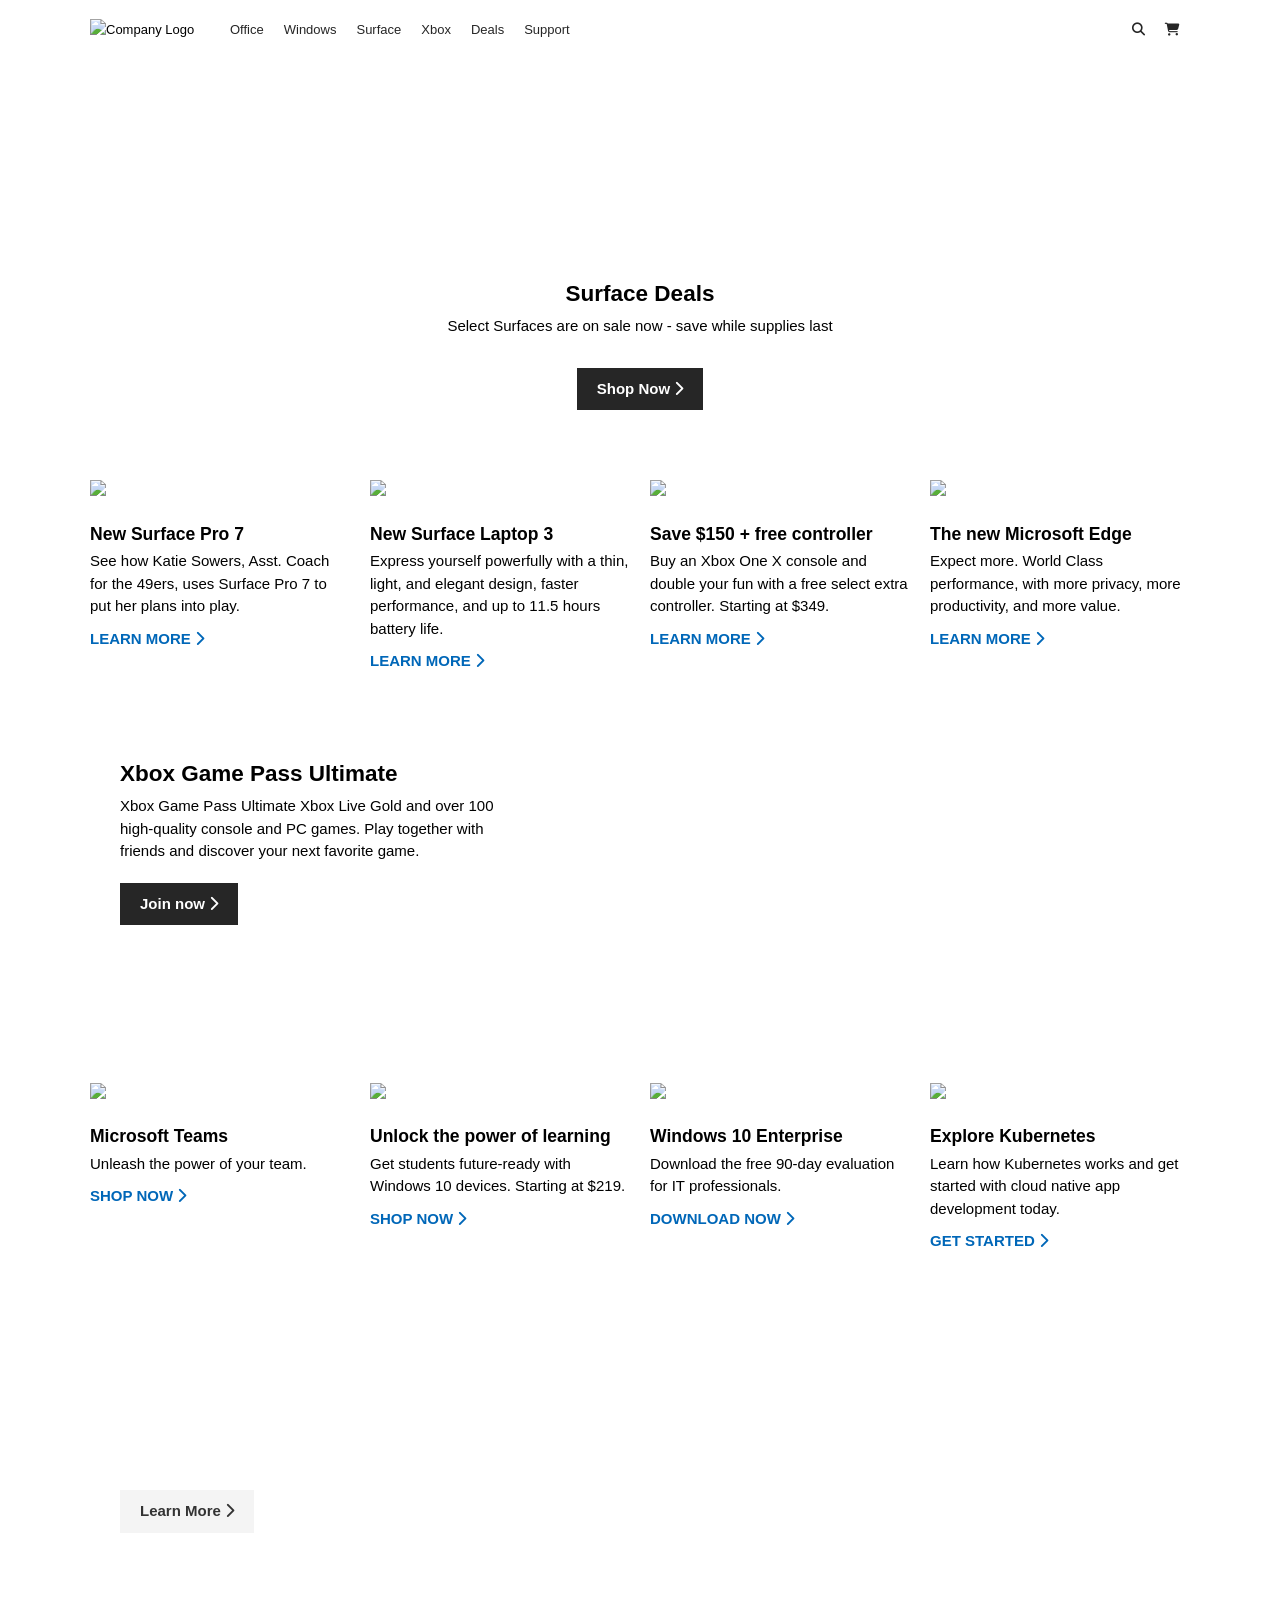
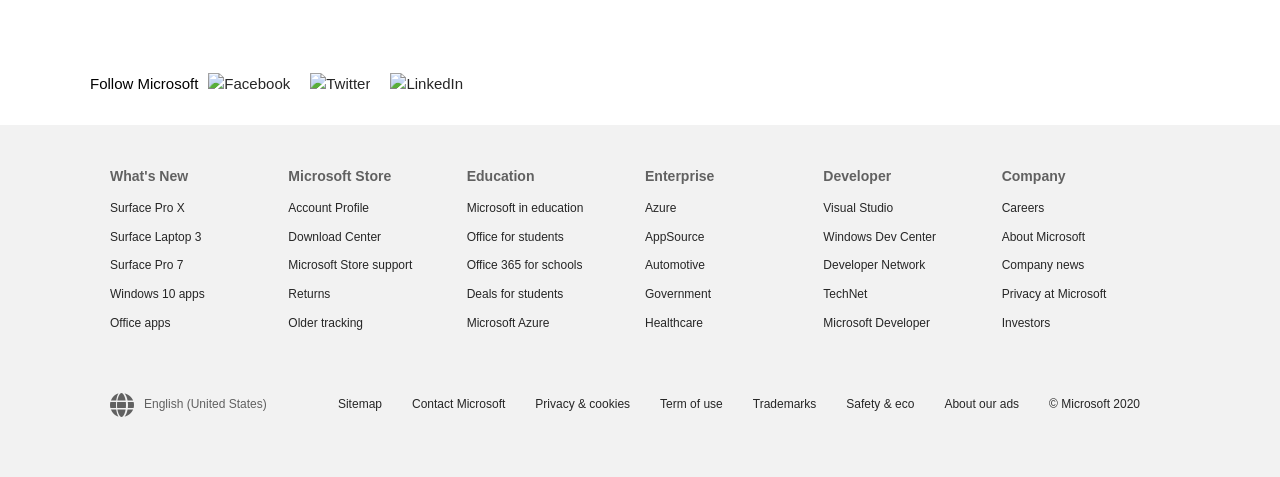
==== index.html @ dee32b02 "Rename microsoft-traversy.html to index.html" ====
<!DOCTYPE html>
<html lang="en">
<head>
  <meta charset="UTF-8">
  <meta http-equiv="X-UA-Compatible" content="IE=edge">
  <meta name="viewport" content="width=device-width, initial-scale=1.0">
  <title>Microsoft Homepage Clone</title>
  <link rel="stylesheet" href="https://cdnjs.cloudflare.com/ajax/libs/font-awesome/6.1.2/css/all.min.css" integrity="sha512-1sCRPdkRXhBV2PBLUdRb4tMg1w2YPf37qatUFeS7zlBy7jJI8Lf4VHwWfZZfpXtYSLy85pkm9GaYVYMfw5BC1A==" crossorigin="anonymous" referrerpolicy="no-referrer" />
  <link rel="stylesheet" href="microsoft.css">
</head>
<body>
  <div class="menu-btn">
    <i class="fas fa-bars fa-2x"></i>
  </div>
  <div class="container">
    <nav class="main-nav">
      <img src="practice pics/company_logo.png" alt="Company Logo" class="logo">
      <ul class="main-menu">
        <li><a href="#">Office</a></li>
        <li><a href="#">Windows</a></li>
        <li><a href="#">Surface</a></li>
        <li><a href="#">Xbox</a></li>
        <li><a href="#">Deals</a></li>
        <li><a href="#">Support</a></li>
      </ul>
    
      <ul class="right-menu">
        <li>
          <a href="#">
           <i class="fas fa-search"></i>
          </a>
        </li>
        <li>
          <a href="#">
           <i class="fas fa-shopping-cart"></i>
          </a>
        </li>
      </ul>
    </nav>

    <header class="showcase">
      <h2>Surface Deals</h2>
      <p>Select Surfaces are on sale now - save while supplies last</p>
      <a href="#" class="btn">
        Shop Now <i class="fas fa-chevron-right"></i>
      </a>
    </header>

    <section class="home-cards">
      <div>
        <img src="practice pics/surfacepro7.png">
        <h3>New Surface Pro 7</h3>
        <p>See how Katie Sowers, Asst. Coach for the 49ers, uses Surface Pro 7 to put her plans into play.</p>
        <a href="#">
          LEARN MORE <i class="fas fa-chevron-right"></i>
        </a>
      </div>
      <div>
        <img src="practice pics/surfacelaptop3.png">
        <h3>New Surface Laptop 3</h3>
        <p>Express yourself powerfully with a thin, light, and elegant design, faster performance, and up to 11.5 hours battery life.</p>
        <a href="#">
          LEARN MORE <i class="fas fa-chevron-right"></i>
        </a>
      </div>
      <div>
        <img src="practice pics/freecontroller.png">
        <h3>Save $150 + free controller</h3>
        <p>Buy an Xbox One X console and double your fun with a free select extra controller. Starting at $349.</p>
        <a href="#">
          LEARN MORE <i class="fas fa-chevron-right"></i>
        </a>
      </div>
      <div>
        <img src="practice pics/microsoftedge.png">
        <h3>The new Microsoft Edge</h3>
        <p>Expect more. World Class performance, with more privacy, more productivity, and more value.</p>
        <a href="#">
          LEARN MORE <i class="fas fa-chevron-right"></i>
        </a>
      </div>
    </section>

    <!--Xbox Section-->
    <section class="xbox-part">
      <div class="content">
        <h2>Xbox Game Pass Ultimate</h2>
        <p>Xbox Game Pass Ultimate Xbox Live Gold and over 100 high-quality console
          and PC games. Play together with friends and discover your next favorite game.
        </p>
        <a href="#" class="btn">Join now <i class="fas fa-chevron-right"></i></a>
      </div>
    </section>

    <!--Home Cards 2-->
    <section class="home-cards">
      <div>
        <img src="practice pics/microsoftteams.png">
        <h3>Microsoft Teams</h3>
        <p>Unleash the power of your team.</p>
        <a href="#">
          Shop Now <i class="fas fa-chevron-right"></i>
        </a>
      </div>
      <div>
        <img src="practice pics/poweroflearning.jpg">
        <h3>Unlock the power of learning</h3>
        <p>Get students future-ready with Windows 10 devices. Starting at $219.</p>
        <a href="#">
          Shop Now <i class="fas fa-chevron-right"></i>
        </a>
      </div>
      <div>
        <img src="practice pics/windows10enterprise.png">
        <h3>Windows 10 Enterprise</h3>
        <p>Download the free 90-day evaluation for IT professionals.</p>
        <a href="#">
          Download Now <i class="fas fa-chevron-right"></i>
        </a>
      </div>
      <div>
        <img src="practice pics/kubernetes.png">
        <h3>Explore Kubernetes</h3>
        <p>Learn how Kubernetes works and get started with cloud native app development today.</p>
        <a href="#">
          Get Started <i class="fas fa-chevron-right"></i>
        </a>
      </div>
    </section>

    <!--Carbon-->
    <section class="carbon dark">
      <div class="content">
        <h2>Commiting To Carbon Negative</h2>
        <p>Microsoft will be carbon negative by 2030 and by 2050 we will remove all carbon
           the company has emitted since it was founded in 1975
        </p>
        <a href="#" class="btn">Learn More <i class="fas fa-chevron-right"></i></a>
      </div>
    </section>

    <!--Socials Part-->
    <section class="follow">
      <p>Follow Microsoft</p>
      <a href="https://facebook.com"><img src="practice pics/facebook_logo.png" alt="Facebook"></a>
      <a href="https://twitter.com"><img src="practice pics/twitter_logo.png" alt="Twitter"></a>
      <a href="https://linkedin.com"><img src="practice pics/linkedin_logo.png" alt="LinkedIn"></a>
    </section>    
  </div>
  <!--Links-->
  <section class="links">
      <div class="links-inner">
        <ul>
          <li><h3>What's New</h3></li>
          <li><a href="#">Surface Pro X</a></li>
          <li><a href="#">Surface Laptop 3</a></li>
          <li><a href="#">Surface Pro 7</a></li>
          <li><a href="#">Windows 10 apps</a></li>
          <li><a href="#">Office apps</a></li>
        </ul>
        <ul>
          <li><h3>Microsoft Store</h3></li>
          <li><a href="#">Account Profile</a></li>
          <li><a href="#">Download Center</a></li>
          <li><a href="#">Microsoft Store support</a></li>
          <li><a href="#">Returns</a></li>
          <li><a href="#">Older tracking</a></li>
        </ul>
        <ul>
          <li><h3>Education</h3></li>
          <li><a href="#">Microsoft in education</a></li>
          <li><a href="#">Office for students</a></li>
          <li><a href="#">Office 365 for schools</a></li>
          <li><a href="#">Deals for students</a></li>
          <li><a href="#">Microsoft Azure</a></li>
        </ul>
        <ul>
          <li><h3>Enterprise</h3></li>
          <li><a href="#">Azure</a></li>
          <li><a href="#">AppSource</a></li>
          <li><a href="#">Automotive</a></li>
          <li><a href="#">Government</a></li>
          <li><a href="#">Healthcare</a></li>
        </ul>
        <ul>
          <li><h3>Developer</h3></li>
          <li><a href="#">Visual Studio</a></li>
          <li><a href="#">Windows Dev Center</a></li>
          <li><a href="#">Developer Network</a></li>
          <li><a href="#">TechNet</a></li>
          <li><a href="#">Microsoft Developer</a></li>
        </ul>
        <ul>
          <li><h3>Company</h3></li>
          <li><a href="#">Careers</a></li>
          <li><a href="#">About Microsoft</a></li>
          <li><a href="#">Company news</a></li>
          <li><a href="#">Privacy at Microsoft</a></li>
          <li><a href="#">Investors</a></li>
        </ul>
      </div>
  </section>

  <!--Footer-->
  <footer class="footer">
    <div class="footer-inner">
      <div><i class="fas fa-globe fa-2x"></i>English (United States)</div>
      <ul>
        <li><a href="#">Sitemap</a></li>
        <li><a href="#">Contact Microsoft</a></li>
        <li><a href="#">Privacy & cookies</a></li>
        <li><a href="#">Term of use</a></li>
        <li><a href="#">Trademarks</a></li>
        <li><a href="#">Safety & eco</a></li>
        <li><a href="#">About our ads</a></li>
        <li><a href="#">&copy; Microsoft 2020</a></li>
      </ul>
    </div>
  </footer>
  <script>
    document.querySelector('.menu-btn').addEventListener('click',() => document.querySelector('.main-menu').classList.toggle('show'));
  </script>
</body>
</html>
---- microsoft.css ----
*{
  box-sizing: border-box;
  margin: 0;
  padding: 0;
}

body{
  font-family: 'Segoe UI', Tahoma, Geneva, Verdana, sans-serif;
  background-color: white;
  color: black;
  font-size: 15px;
  line-height: 1.5em;
}

a{
  color: #262626;
  text-decoration: none;
}

ul{
  list-style: none;
}

.container{
  width: 90%;
  max-width: 1100px;
  margin: auto;
}

.main-nav{
  display: flex;
  align-items: center;
  height: 60px;
  padding: 20px 0;
  font-size: 13px;
  justify-content: space-between;
}

.logo{
  width: 110px;
}

.main-nav ul{
  display: flex;
}

.main-nav ul li{
  padding: 0 10px;
}

.main-nav ul li a{
  padding-bottom: 2px;
}

.main-nav ul li a:hover{
  border-bottom: 2px solid #262626;
}
.main-nav ul.main-menu{
  flex: 1;
  margin-left: 20px;
}

.right-menu{
  display: flex;
}

.menu-btn{
  cursor: pointer;
  position: absolute;
  top: 20px;
  right: 30px;
  z-index: 2;
  display: none;
}

.btn{
  cursor: pointer;
  display: inline-block;
  font-weight: bold;
  border: 0;
  padding: 10px 20px;
  background: #262626;
  color: white;
  font-size: 15px;
  transition: opacity 0.15s;
}

.btn:hover{
  opacity: 0.9;
}

.dark{
  color: white;
}

.dark .btn{
  background: #f4f4f4;
  color: #333;
}

.showcase{
  width: 100%;
  height: 400px;
  background: url('./practice pics/showcase.png') no-repeat center center/cover;
  display: flex;
  flex-direction: column;
  align-items: center;
  text-align: center;
  justify-content: flex-end;
  padding-bottom: 50px;
  margin-bottom: 20px;
}

.showcase h2, .showcase p{
  margin-bottom: 10px;
}

.showcase .btn{
  margin-top: 20px;
}

/* Home Cards */

.home-cards{
  display: grid;
  grid-template-columns: repeat(4, 1fr);
  grid-gap: 20px;
  margin-bottom: 40px;
}

.home-cards img{
  width: 100%;
  margin-bottom: 20px;
}

.home-cards h3{
  margin-bottom: 5px;
}

.home-cards a{
  display: inline-block;
  padding-top: 10px;
  color: #0067b8;
  text-transform: uppercase;
  font-weight: bold;
}

.home-cards a:hover i{
  margin-left: 10px;
}

/* Xbox Section*/
.xbox-part{
  width: 100%;
  height: 350px;
  background: url('./practice pics/xbox_pic.png') no-repeat center center/cover;
  margin-bottom: 20px;
}

.content{
  width: 40%;
  padding: 50px 0 0 30px;
}

.xbox-part p, .carbon p{
  margin: 10px 0 20px;
}

/* Carbon */

.carbon{
  width: 100%;
  height: 350px;
  background: url('./practice pics/carbon.jpg') no-repeat center center/cover;
}

.carbon .content{
  width: 55%;
  padding: 100px 0 0 30px;
}

/*Follow*/
.follow{
  display: flex;
  align-items: center;
  justify-content: flex-start;
  margin: 30px 0 30px;
}

.follow *{
  margin-right: 10px;
}

/*Links*/
.links{
  background: #f2f2f2;
  color: #616161;
  font-size: 12px;
  padding: 35px 0;
}

.links-inner{
  display: grid;
  max-width: 1100px;
  margin: 0 auto;
  padding: 0 20px;
  grid-template-columns: repeat(6,1fr);
  grid-gap: 10px;
  align-items: flex-start;
  justify-content: center;
}

.links li{
  line-height: 2.4;
}

/*Footer*/
.footer{
  background: #f2f2f2;
  color: #616161;
  font-size: 12px;
  padding: 20px 0;
}

.footer-inner{
  max-width: 1100px;
  margin: 0 auto;
  padding: 0 20px 0 20px;
  display: flex;
  align-items: center;
  justify-content: space-between;
}

.footer div{
  margin-bottom: 20px;
  display: flex;
  align-items: center;
}

.footer div i{
  margin-right: 10px;
}

.footer ul{
  display: flex;
  flex-wrap: wrap;
}

.footer li{
  margin-right: 30px;
  margin-bottom: 20px;
}

@media(max-width: 700px) {
  .home-cards{
    grid-template-columns: repeat(2,1fr);
  }
  .xbox-part .content p{
    display: none;
  }
  .xbox-part .content a{
    margin-top: 20px;
  }
  .carbon .content{
    width: 85%;
  }
  .links .links-inner{
    grid-template-columns: repeat(2,1fr);
  }
  .main-nav .right-menu{
    margin-right: 50px;
  }
  .menu-btn{
    display: block;
  }
  .menu-btn:hover{
    opacity: 0.5;
  }
  .main-nav ul.main-menu{
    display: block;
    position: absolute;
    top: 0;
    left: 0;
    background: #f2f2f2;
    width: 50%;
    height: 100%;
    border-right: #ccc 1px solid;
    opacity: 0.9;
    padding: 30px;
    transform: translateX(-500px);
    transition: transform 0.5s ease-in-out;
  }
  .main-nav ul.main-menu li{
    padding: 10px;
    font-size:14px;
    border-bottom: #ccc solid 1px;
  }
  .main-nav ul.main-menu li:last-child{
    border-bottom: none;
  }
  .main-nav ul.main-menu.show{
    transform: translateX(-20px);
  }
}

@media(max-width: 500px) {
  .home-cards{
    grid-template-columns: 1fr;
  }
  .xbox-part .content p{
    display: none;
  }
  .xbox-part .content a{
    margin-top: 20px;
  }
  .carbon .content{
    width: 85%;
  }
  .links .links-inner{
    grid-template-columns: 1fr;
  }
  .links .links-inner ul{
    margin-bottom: 20px;
  }
}
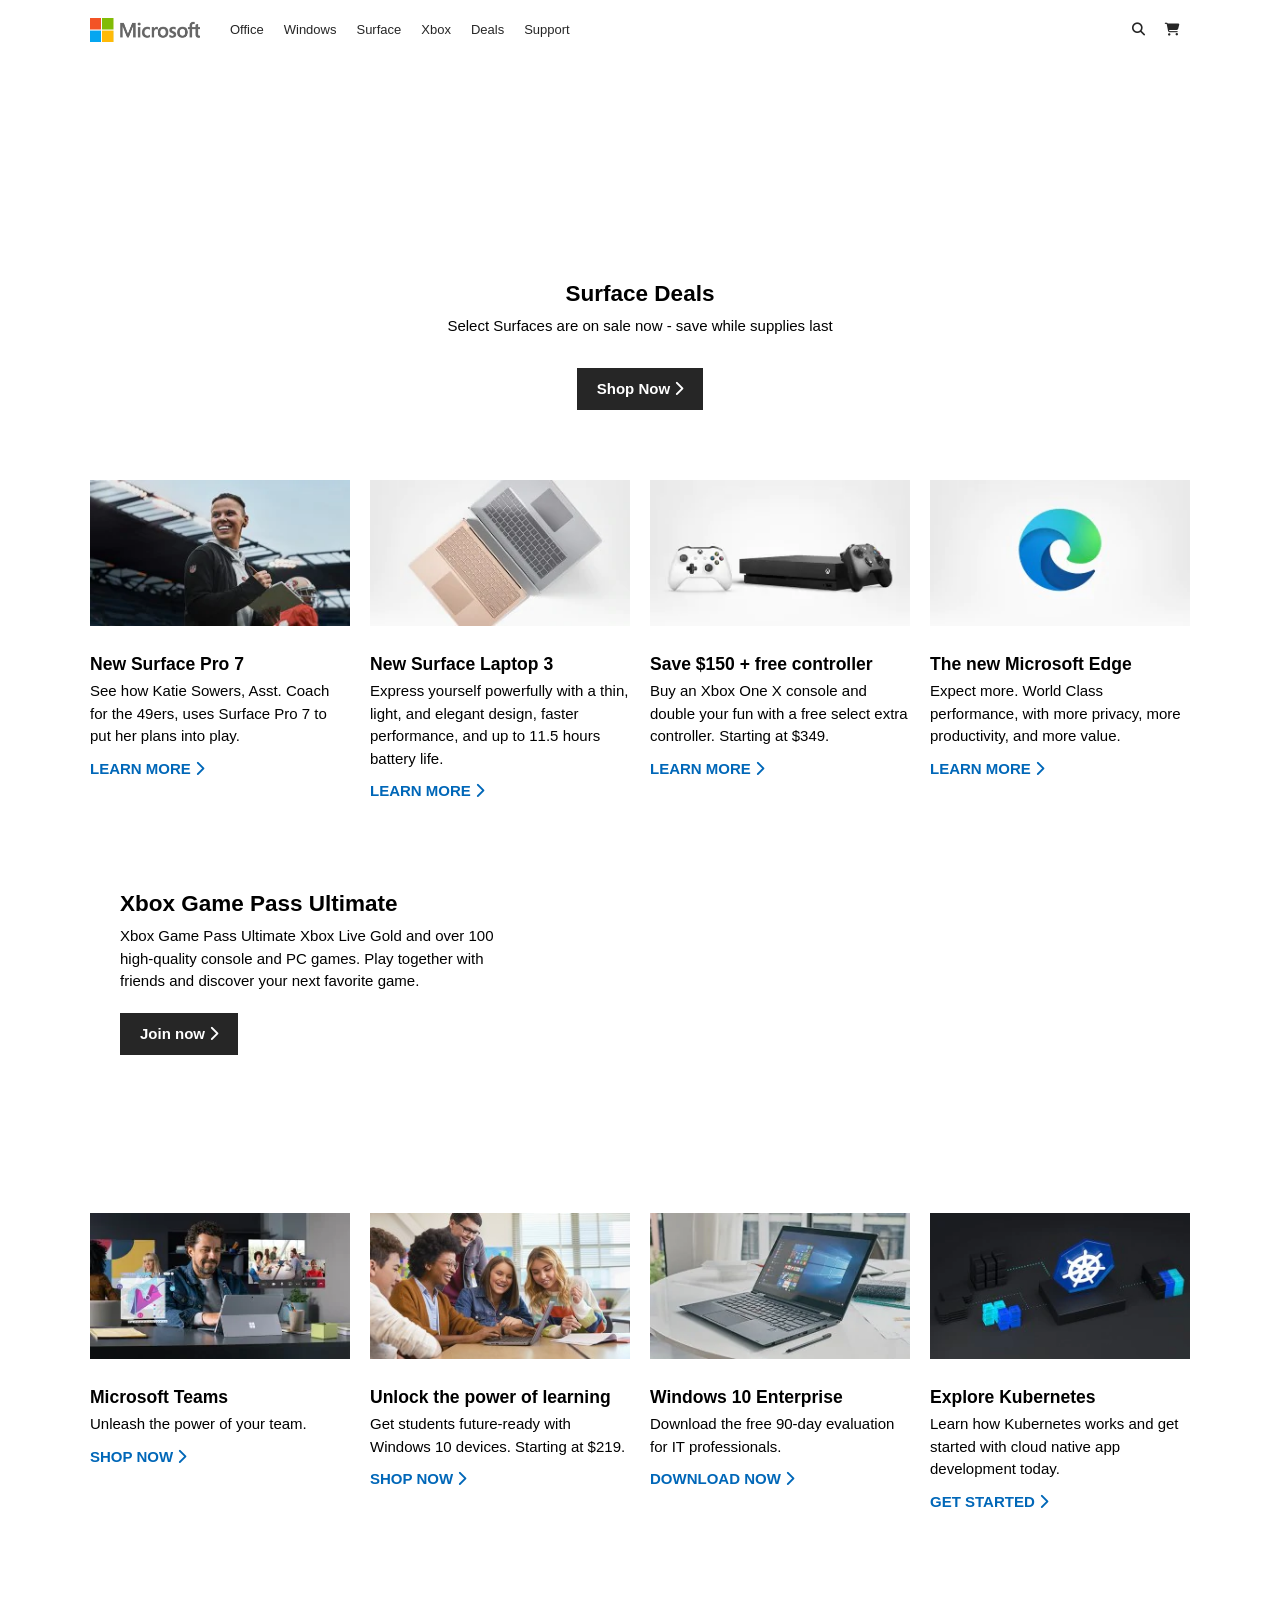
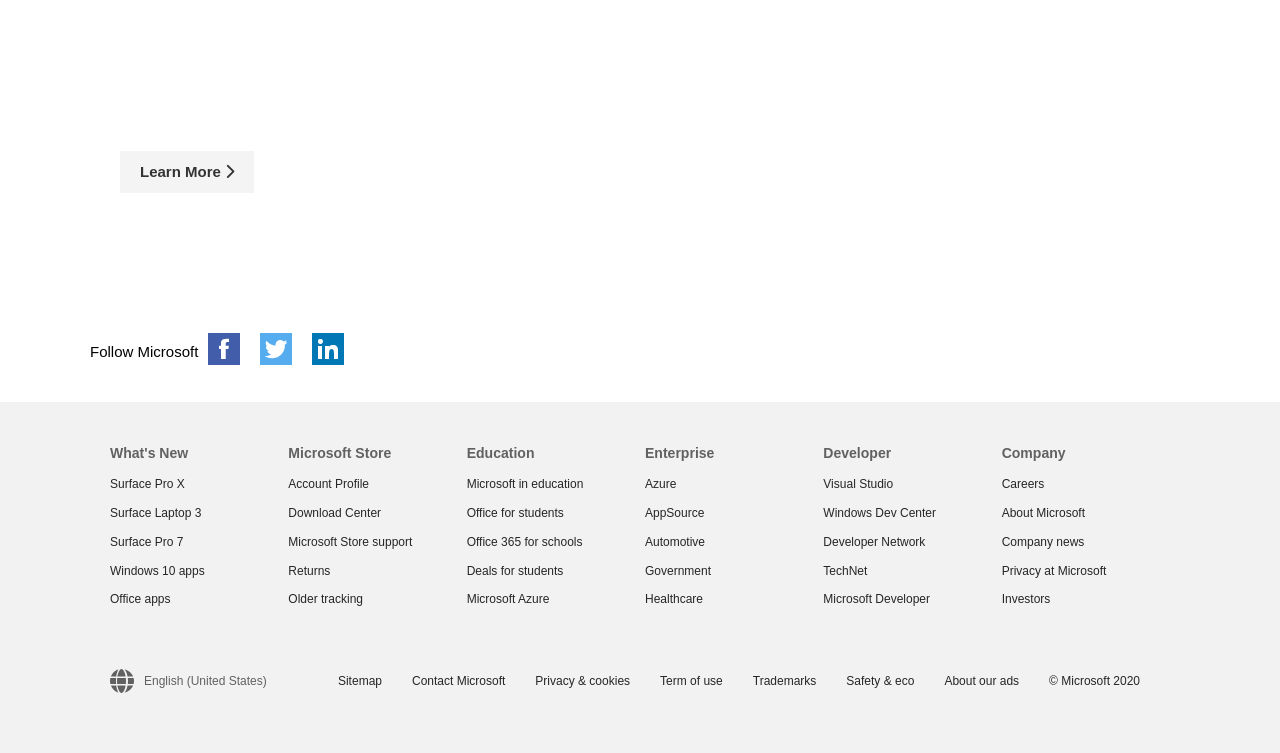
==== commit 5ec747c2: "Update index.html" ====
--- a/index.html
+++ b/index.html
@@ -14,7 +14,7 @@
   </div>
   <div class="container">
     <nav class="main-nav">
-      <img src="practice pics/company_logo.png" alt="Company Logo" class="logo">
+      <img src="microsoft/company_logo.png" alt="Company Logo" class="logo">
       <ul class="main-menu">
         <li><a href="#">Office</a></li>
         <li><a href="#">Windows</a></li>
@@ -48,7 +48,7 @@
 
     <section class="home-cards">
       <div>
-        <img src="practice pics/surfacepro7.png">
+        <img src="microsoft/surfacepro7.png">
         <h3>New Surface Pro 7</h3>
         <p>See how Katie Sowers, Asst. Coach for the 49ers, uses Surface Pro 7 to put her plans into play.</p>
         <a href="#">
@@ -56,7 +56,7 @@
         </a>
       </div>
       <div>
-        <img src="practice pics/surfacelaptop3.png">
+        <img src="microsoft/surfacelaptop3.png">
         <h3>New Surface Laptop 3</h3>
         <p>Express yourself powerfully with a thin, light, and elegant design, faster performance, and up to 11.5 hours battery life.</p>
         <a href="#">
@@ -64,7 +64,7 @@
         </a>
       </div>
       <div>
-        <img src="practice pics/freecontroller.png">
+        <img src="microsoft/freecontroller.png">
         <h3>Save $150 + free controller</h3>
         <p>Buy an Xbox One X console and double your fun with a free select extra controller. Starting at $349.</p>
         <a href="#">
@@ -72,7 +72,7 @@
         </a>
       </div>
       <div>
-        <img src="practice pics/microsoftedge.png">
+        <img src="microsoft/microsoftedge.png">
         <h3>The new Microsoft Edge</h3>
         <p>Expect more. World Class performance, with more privacy, more productivity, and more value.</p>
         <a href="#">
@@ -95,7 +95,7 @@
     <!--Home Cards 2-->
     <section class="home-cards">
       <div>
-        <img src="practice pics/microsoftteams.png">
+        <img src="microsoft/microsoftteams.png">
         <h3>Microsoft Teams</h3>
         <p>Unleash the power of your team.</p>
         <a href="#">
@@ -103,7 +103,7 @@
         </a>
       </div>
       <div>
-        <img src="practice pics/poweroflearning.jpg">
+        <img src="microsoft/poweroflearning.jpg">
         <h3>Unlock the power of learning</h3>
         <p>Get students future-ready with Windows 10 devices. Starting at $219.</p>
         <a href="#">
@@ -111,7 +111,7 @@
         </a>
       </div>
       <div>
-        <img src="practice pics/windows10enterprise.png">
+        <img src="microsoft/windows10enterprise.png">
         <h3>Windows 10 Enterprise</h3>
         <p>Download the free 90-day evaluation for IT professionals.</p>
         <a href="#">
@@ -119,7 +119,7 @@
         </a>
       </div>
       <div>
-        <img src="practice pics/kubernetes.png">
+        <img src="microsoft/kubernetes.png">
         <h3>Explore Kubernetes</h3>
         <p>Learn how Kubernetes works and get started with cloud native app development today.</p>
         <a href="#">
@@ -142,9 +142,9 @@
     <!--Socials Part-->
     <section class="follow">
       <p>Follow Microsoft</p>
-      <a href="https://facebook.com"><img src="practice pics/facebook_logo.png" alt="Facebook"></a>
-      <a href="https://twitter.com"><img src="practice pics/twitter_logo.png" alt="Twitter"></a>
-      <a href="https://linkedin.com"><img src="practice pics/linkedin_logo.png" alt="LinkedIn"></a>
+      <a href="https://facebook.com"><img src="microsoft/facebook_logo.png" alt="Facebook"></a>
+      <a href="https://twitter.com"><img src="microsoft/twitter_logo.png" alt="Twitter"></a>
+      <a href="https://linkedin.com"><img src="microsoft/linkedin_logo.png" alt="LinkedIn"></a>
     </section>    
   </div>
   <!--Links-->
